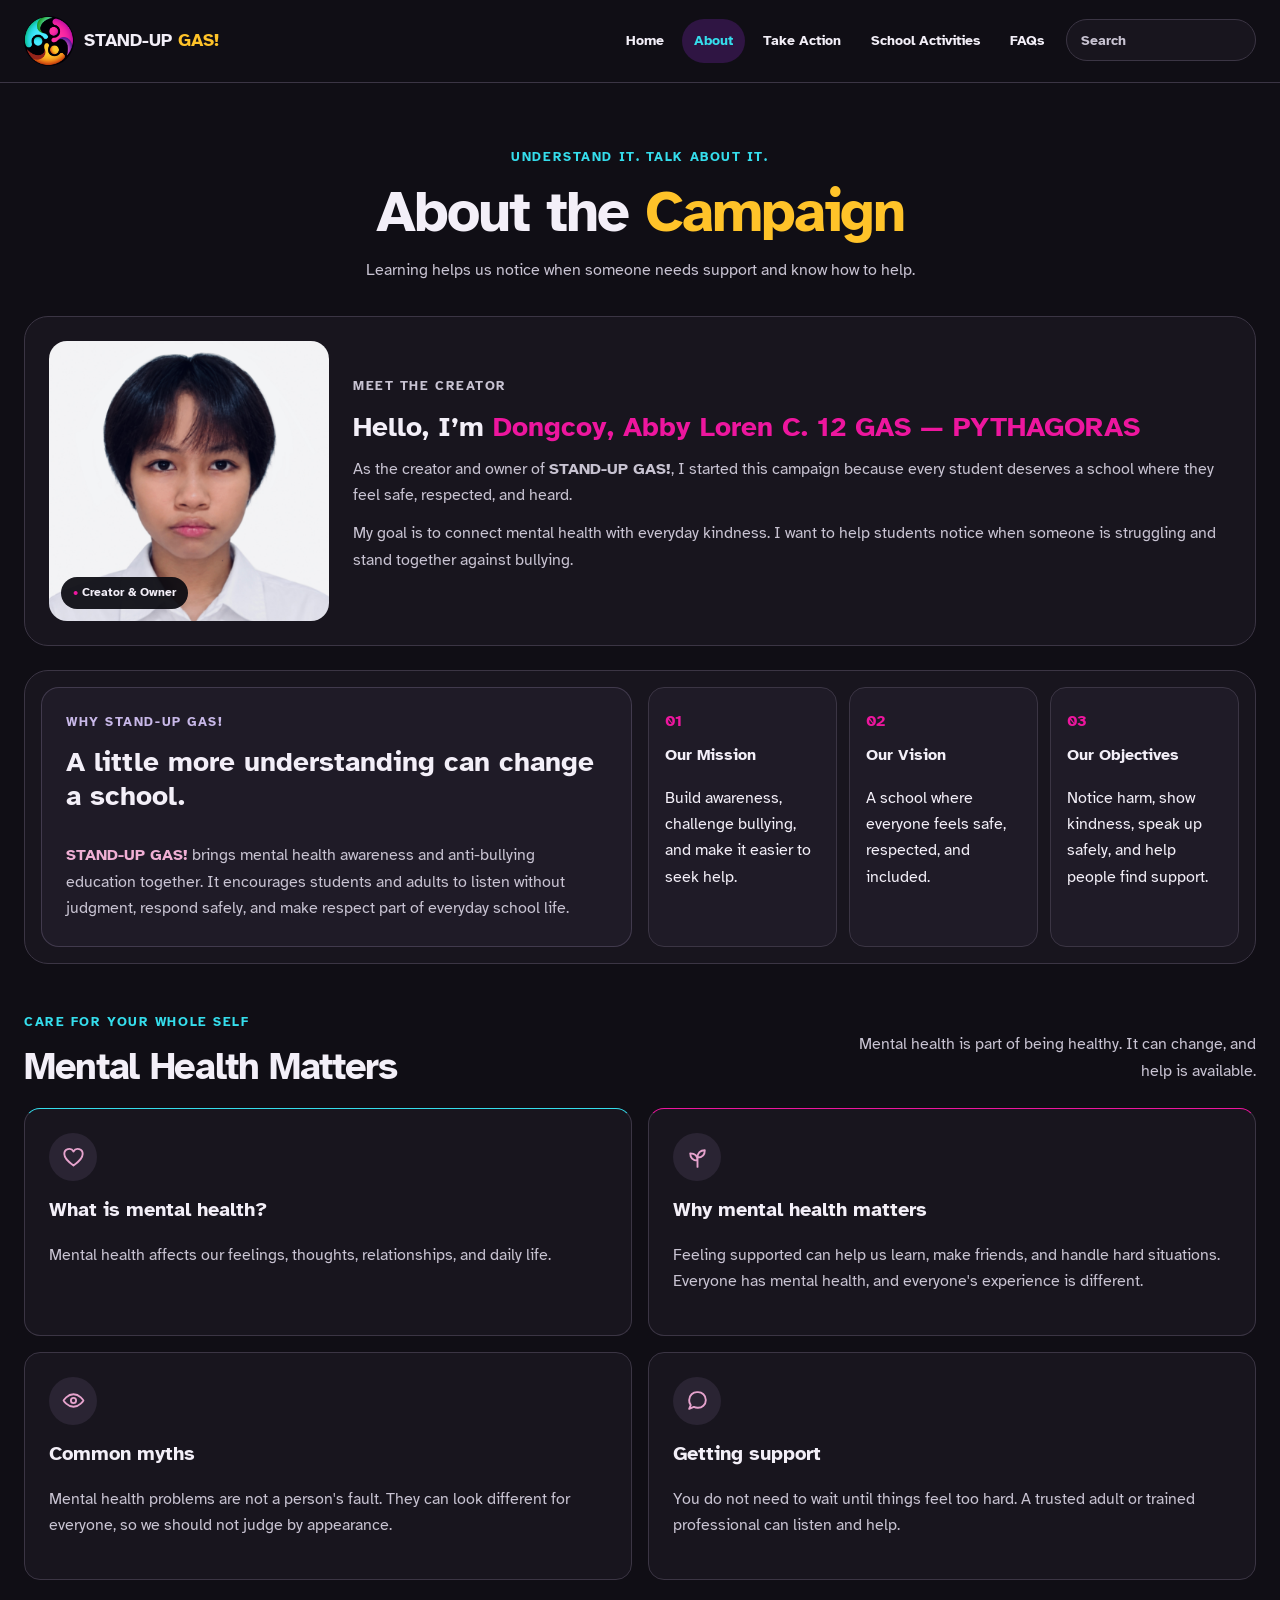
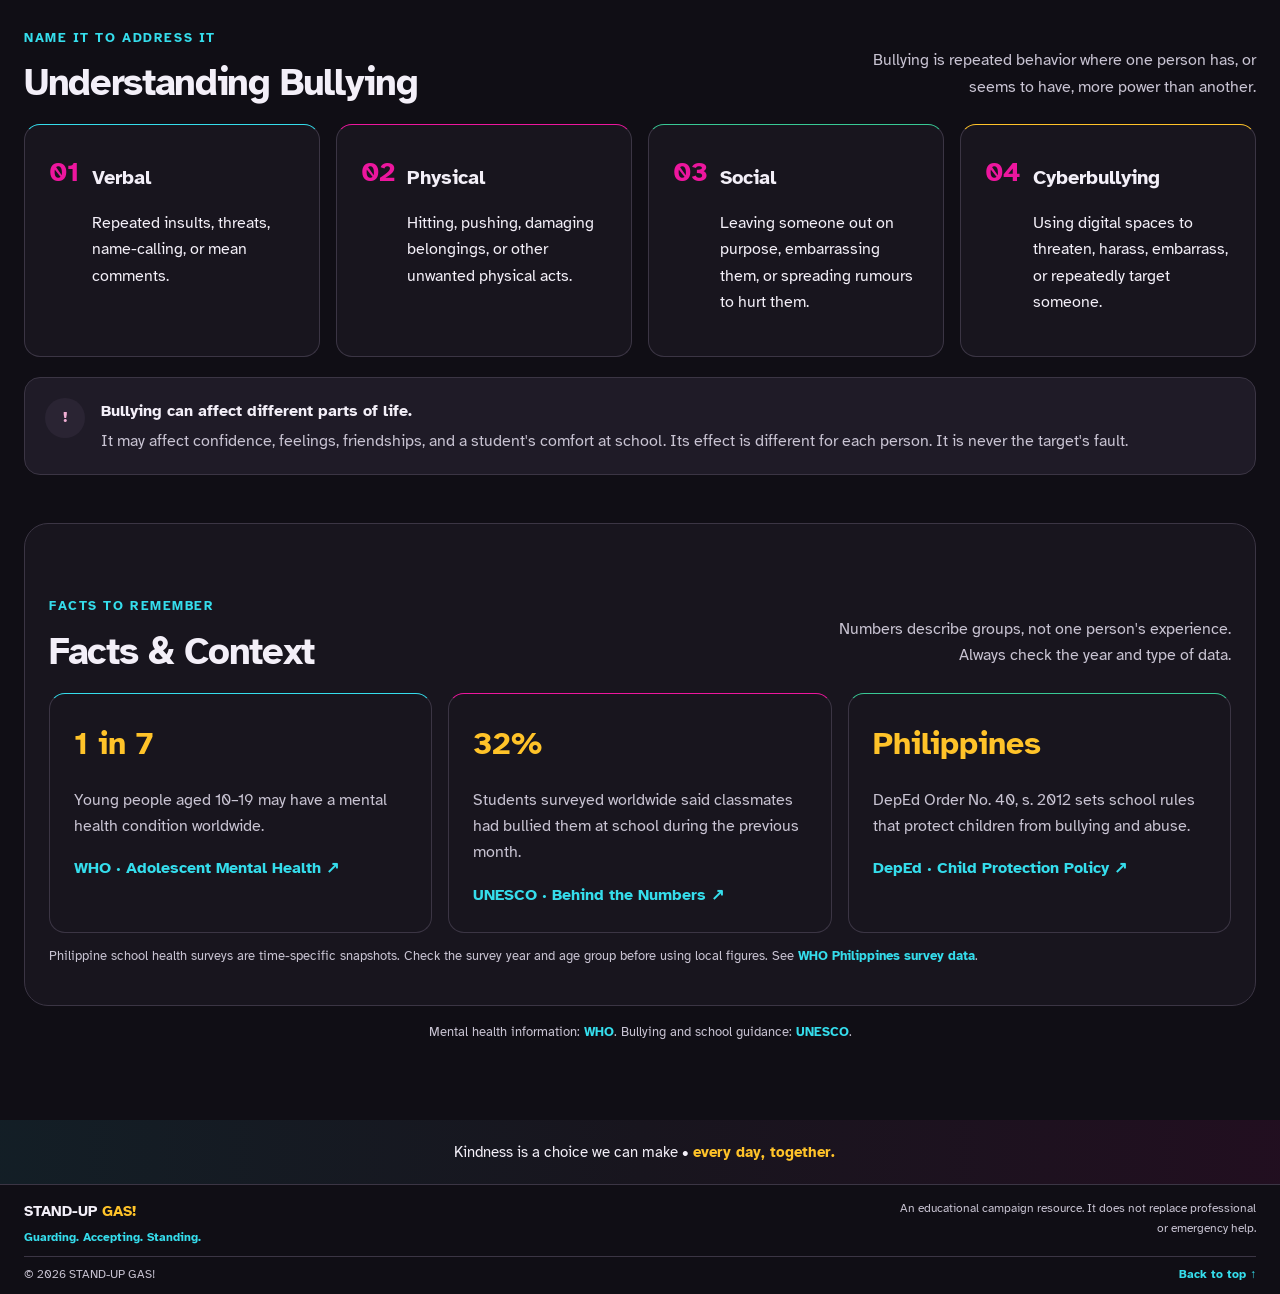
==== about.html @ 03719db1 "Add files via upload" ====
<!doctype html>
<html lang="en">
  <head>
    <meta charset="UTF-8" />
    <meta name="viewport" content="width=device-width, initial-scale=1.0" />
    <meta name="theme-color" content="#100E15" />
    <meta
      name="description"
      content="Learn about mental health, bullying, and the STAND-UP GAS! campaign for safer, more supportive schools."
    />
    <meta property="og:type" content="website" />
    <meta
      property="og:title"
      content="STAND-UP GAS! | About the Campaign"
    />
    <meta
      property="og:description"
      content="Learn how the campaign promotes mental health awareness, respect, and safer schools."
    />
    <meta property="og:image" content="./img.png" />

    <title>STAND-UP GAS! | About</title>

    <link rel="icon" type="image/png" href="./logo.png" />

    <link rel="preconnect" href="https://fonts.googleapis.com" />
    <link rel="preconnect" href="https://fonts.gstatic.com" crossorigin />

    <link
      href="https://fonts.googleapis.com/css2?family=Atkinson+Hyperlegible:wght@400;700&display=swap"
      rel="stylesheet"
    />

    <link rel="stylesheet" href="style.css" />
    <script src="script.js" defer></script>
  </head>

  <body>
<a class="skip-link" href="#main-content">Skip to content</a>

    <header class="site-header">
      <div class="container nav-wrap">
        <a class="brand" href="index.html#home">
          <img
            class="brand-logo"
            src="./logo.png"
            alt="STAND-UP GAS! logo"
            width="681"
            height="681"
            decoding="async"
          />
          <span class="brand-name">STAND-UP <span>GAS!</span></span>
        </a>

        <button
          class="menu-toggle"
          aria-expanded="false"
          aria-controls="primary-navigation"
          aria-label="Open navigation menu"
          type="button"
        >
          <span></span>
          <span></span>
          <span></span>
        </button>

        <nav
          class="primary-navigation"
          id="primary-navigation"
          aria-label="Main navigation"
        >
          <a class="nav-link" href="index.html">Home</a>
          <a class="nav-link active" href="about.html" aria-current="page">About</a>
          <a class="nav-link" href="take-action.html">Take Action</a>
          <a class="nav-link" href="school-activities.html">School Activities</a>
          <a class="nav-link" href="faq.html">FAQs</a>
          <form class="site-search" role="search">
            <label class="sr-only" for="site-search-input">Search this website</label>
            <input
              id="site-search-input"
              name="search"
              type="search"
              placeholder="Search"
              autocomplete="off"
              aria-controls="search-results"
              aria-expanded="false"
            />
            <div
              class="search-results"
              id="search-results"
              role="listbox"
              hidden
            ></div>
          </form>
        </nav>
      </div>
    </header>
    <main id="main-content">
<section class="section section-anchor" id="about">
        <div class="container">
          <div class="section-heading">
            <p class="eyebrow">Understand it. Talk about it.</p>
            <h2>About the <span>Campaign</span></h2>
            <p>
              Learning helps us notice when someone needs support and know how
              to help.
            </p>
          </div>

          <div class="creator-panel">
            <div class="creator-art">
              <img
                src="photo.jpg"
                alt="Dongcoy, Abby Loren C. 12 GAS — PYTHAGORAS, creator and owner of STAND-UP GAS!"
                class="creator-photo"
                loading="lazy"
                decoding="async"
              />
              <div class="creator-tag">
                <span aria-hidden="true">•</span> Creator &amp; Owner
              </div>
            </div>

            <div class="creator-copy">
              <p class="card-kicker">Meet the Creator</p>
              <h3>
                Hello, I’m
                <span>Dongcoy, Abby Loren C. 12 GAS — PYTHAGORAS</span>
              </h3>
              <p>
                As the creator and owner of <strong>STAND-UP GAS!</strong>, I
                started this campaign because every student deserves a school
                where they feel safe, respected, and heard.
              </p>
              <p>
                My goal is to connect mental health with everyday kindness. I
                want to help students notice when someone is struggling and
                stand together against bullying.
              </p>
            </div>
          </div>

          <div class="campaign-panel">
            <div class="campaign-copy">
              <p class="card-kicker">Why STAND-UP GAS!</p>
              <h3>A little more understanding can change a school.</h3>

              <p>
                <strong>STAND-UP GAS!</strong> brings mental health awareness and anti-bullying
                education together. It encourages students and adults to listen
                without judgment, respond safely, and make respect part of
                everyday school life.
              </p>
            </div>

            <div class="campaign-pillars">
              <div>
                <span>01</span>
                <strong>Our Mission</strong>
                <p>
                  Build awareness, challenge bullying, and make it easier to
                  seek help.
                </p>
              </div>

              <div>
                <span>02</span>
                <strong>Our Vision</strong>
                <p>
                  A school where everyone feels safe, respected, and included.
                </p>
              </div>

              <div>
                <span>03</span>
                <strong>Our Objectives</strong>
                <p>
                  Notice harm, show kindness, speak up safely, and help people
                  find support.
                </p>
              </div>
            </div>
          </div>

          <div class="subsection-heading">
            <div>
              <p class="eyebrow">Care for your whole self</p>
              <h3>Mental Health Matters</h3>
            </div>
            <p>
              Mental health is part of being healthy. It can change, and help is
              available.
            </p>
          </div>

          <div class="info-grid">
            <article class="info-card">
              <span class="card-icon" aria-hidden="true">
                <svg viewBox="0 0 24 24" fill="none">
                  <path
                    d="M20.8 8.7c0 5-8.8 11-8.8 11s-8.8-6-8.8-11A4.7 4.7 0 0 1 12 6.2a4.7 4.7 0 0 1 8.8 2.5Z"
                  />
                </svg>
              </span>
              <h4>What is mental health?</h4>
              <p>
                Mental health affects our feelings, thoughts, relationships, and
                daily life.
              </p>
            </article>

            <article class="info-card">
              <span class="card-icon" aria-hidden="true">
                <svg viewBox="0 0 24 24" fill="none">
                  <path
                    d="M12 21v-9m0 3c-4.5 0-7-2.7-7-7 4.5 0 7 2.5 7 7Zm0-3c0-4.5 2.7-7 7-7 0 4.5-2.5 7-7 7Z"
                  />
                </svg>
              </span>
              <h4>Why mental health matters</h4>
              <p>
                Feeling supported can help us learn, make friends, and handle
                hard situations. Everyone has mental health, and everyone's
                experience is different.
              </p>
            </article>

            <article class="info-card">
              <span class="card-icon" aria-hidden="true">
                <svg viewBox="0 0 24 24" fill="none">
                  <path
                    d="M2.5 12s3.5-6 9.5-6 9.5 6 9.5 6-3.5 6-9.5 6-9.5-6-9.5-6Z"
                  />
                  <circle cx="12" cy="12" r="2.5" />
                </svg>
              </span>
              <h4>Common myths</h4>
              <p>
                Mental health problems are not a person's fault. They can look
                different for everyone, so we should not judge by appearance.
              </p>
            </article>

            <article class="info-card">
              <span class="card-icon" aria-hidden="true">
                <svg viewBox="0 0 24 24" fill="none">
                  <path
                    d="M20 11.5a7.5 7.5 0 0 1-8 7.5 8.6 8.6 0 0 1-3.5-.8L4 20l1.5-3.5A7.4 7.4 0 0 1 4 11.5 7.5 7.5 0 0 1 12 4a7.5 7.5 0 0 1 8 7.5Z"
                  />
                </svg>
              </span>
              <h4>Getting support</h4>
              <p>
                You do not need to wait until things feel too hard. A trusted
                adult or trained professional can listen and help.
              </p>
            </article>
          </div>

          <div class="subsection-heading">
            <div>
              <p class="eyebrow">Name it to address it</p>
              <h3>Understanding Bullying</h3>
            </div>
            <p>
              Bullying is repeated behavior where one person has, or seems to
              have, more power than another.
            </p>
          </div>

          <div class="bullying-grid">
            <article class="bullying-card">
              <span class="bully-number">01</span>
              <div>
                <h4>Verbal</h4>
                <p>
                  Repeated insults, threats, name-calling, or mean comments.
                </p>
              </div>
            </article>

            <article class="bullying-card">
              <span class="bully-number">02</span>
              <div>
                <h4>Physical</h4>
                <p>
                  Hitting, pushing, damaging belongings, or other unwanted
                  physical acts.
                </p>
              </div>
            </article>

            <article class="bullying-card">
              <span class="bully-number">03</span>
              <div>
                <h4>Social</h4>
                <p>
                  Leaving someone out on purpose, embarrassing them, or
                  spreading rumours to hurt them.
                </p>
              </div>
            </article>

            <article class="bullying-card">
              <span class="bully-number">04</span>
              <div>
                <h4>Cyberbullying</h4>
                <p>
                  Using digital spaces to threaten, harass, embarrass, or
                  repeatedly target someone.
                </p>
              </div>
            </article>
          </div>

          <div class="impact-note">
            <span class="impact-icon">!</span>
            <div>
              <h4>Bullying can affect different parts of life.</h4>
              <p>
                It may affect confidence, feelings, friendships, and a student's
                comfort at school. Its effect is different for each person. It
                is never the target's fault.
              </p>
            </div>
          </div>

          <div class="facts-panel">
            <div class="facts-heading">
              <div>
                <p class="eyebrow">Facts to remember</p>
                <h3>Facts &amp; Context</h3>
              </div>
              <p>
                Numbers describe groups, not one person's experience. Always
                check the year and type of data.
              </p>
            </div>

            <div class="fact-grid">
              <article class="fact-card">
                <span class="fact-value">1 in 7</span>
                <p>
                  Young people aged 10–19 may have a mental health condition
                  worldwide.
                </p>
                <a
                  href="https://www.who.int/news-room/fact-sheets/detail/adolescent-mental-health"
                  target="_blank"
                  rel="noopener noreferrer"
                  >WHO · Adolescent Mental Health ↗</a
                >
              </article>

              <article class="fact-card">
                <span class="fact-value">32%</span>
                <p>
                  Students surveyed worldwide said classmates had bullied
                  them at school during the previous month.
                </p>
                <a
                  href="https://www.unesco.org/en/articles/behind-numbers-ending-school-violence-and-bullying"
                  target="_blank"
                  rel="noopener noreferrer"
                  >UNESCO · Behind the Numbers ↗</a
                >
              </article>

              <article class="fact-card">
                <span class="fact-label">Philippines</span>
                <p>
                  DepEd Order No. 40, s. 2012 sets school rules that protect
                  children from bullying and abuse.
                </p>
                <a
                  href="https://www.deped.gov.ph/2012/05/14/do-40-s-2012-deped-child-protection-policy/"
                  target="_blank"
                  rel="noopener noreferrer"
                  >DepEd · Child Protection Policy ↗</a
                >
              </article>
            </div>

            <p class="facts-footnote">
              Philippine school health surveys are time-specific snapshots.
              Check the survey year and age group before using local figures.
              See
              <a
                href="https://www.who.int/teams/noncommunicable-diseases/surveillance/data/philippines"
                target="_blank"
                rel="noopener noreferrer"
                >WHO Philippines survey data</a
              >.
            </p>
          </div>

          <p class="source-note">
            Mental health information:
            <a
              href="https://www.who.int/health-topics/mental-health"
              target="_blank"
              rel="noopener noreferrer"
              >WHO</a
            >. Bullying and school guidance:
            <a
              href="https://www.unesco.org/en/health-education/safe-learning-environments"
              target="_blank"
              rel="noopener noreferrer"
              >UNESCO</a
            >.
          </p>
        </div>
      </section>
<section class="closing-banner">
        <div class="container closing-inner">
          <span class="closing-star" aria-hidden="true"></span>
          <p>
            Kindness is a choice we can make •
            <strong>every day, together.</strong>
          </p>
        </div>
      </section>
    </main>
<footer class="site-footer">
      <div class="container footer-inner">
        <div class="footer-brand-block">
          <a class="footer-brand" href="index.html#home">STAND-UP&nbsp;<span>GAS!</span></a>
          <p class="footer-tagline">Guarding. Accepting. Standing.</p>
        </div>

        <p class="footer-small">
          An educational campaign resource. It does not replace professional or
          emergency help.
        </p>

        <div class="footer-bottom">
          <span class="copyright">© <span id="year"></span> STAND-UP GAS!</span>
          <a class="footer-back-top" href="index.html#home"
            >Back to top <span aria-hidden="true">↑</span></a
          >
        </div>
      </div>
    </footer>
  </body>
</html>
---- style.css ----
* {
  box-sizing: border-box;
}

:root {
  --dark: #100e15;
  --text: #f3eff8;
  --muted: #c8c3d2;
  --card: #1f1b27;
  --card-dark: #18151e;
  --line: #3b3544;
  --blue: #35ddec;
  --pink: #ed169e;
  --yellow: #ffc329;
  --green: #38c995;
  --orange: #ff9f1c;
  --purple: #7022a5;
}

html {
  scroll-behavior: smooth;
  scroll-padding-top: 90px;
}

body {
  display: flex;
  min-height: 100vh;
  flex-direction: column;
  margin: 0;
  background: var(--dark);
  color: var(--text);
  font-family: "Atkinson Hyperlegible", Arial, sans-serif;
  line-height: 1.65;
}

main {
  flex: 1;
}

body.menu-open {
  overflow: hidden;
}

img {
  max-width: 100%;
  display: block;
}

a {
  color: inherit;
}

a,
button {
  transition: 0.2s ease;
}

:focus-visible {
  outline: 3px solid var(--blue);
  outline-offset: 4px;
}

.container {
  width: min(1360px, calc(100% - 48px));
  margin: 0 auto;
}

.skip-link {
  position: fixed;
  left: 16px;
  top: -60px;
  z-index: 100;
  padding: 10px 14px;
  background: var(--card);
  border-radius: 6px;
}

.skip-link:focus {
  top: 16px;
}

.site-header {
  position: sticky;
  top: 0;
  z-index: 50;
  background: var(--dark);
  border-bottom: 1px solid var(--line);
}

.nav-wrap {
  min-height: 82px;
  display: flex;
  align-items: center;
  gap: 28px;
}

.brand,
.footer-brand {
  display: flex;
  align-items: center;
  font-family: "Atkinson Hyperlegible", Arial, sans-serif;
  font-weight: 800;
  text-decoration: none;
}

.brand-logo {
  width: 50px;
  height: 50px;
  margin-right: 10px;
  border-radius: 50%;
  object-fit: contain;
}

.brand-name {
  font-size: 18px;
  white-space: nowrap;
}

.brand-name span,
.footer-brand span,
.section-heading h2 span,
.support-intro h3 span {
  color: var(--yellow);
}

.primary-navigation {
  margin-left: auto;
  display: flex;
  gap: 6px;
}

.nav-link {
  padding: 10px 12px;
  border-radius: 999px;
  font-size: 14px;
  font-weight: 700;
  text-decoration: none;
}

.nav-link:hover,
.nav-link.active {
  background: rgba(112, 34, 165, 0.32);
  color: var(--blue);
}

.sr-only {
  position: absolute;
  width: 1px;
  height: 1px;
  padding: 0;
  margin: -1px;
  overflow: hidden;
  clip: rect(0, 0, 0, 0);
  white-space: nowrap;
  border: 0;
}

.site-search {
  position: relative;
  width: 190px;
  margin-left: 4px;
}

.site-search input {
  width: 100%;
  height: 42px;
  padding: 9px 38px 9px 14px;
  border: 1px solid var(--line);
  border-radius: 999px;
  background: var(--card-dark);
  color: var(--text);
  font: 700 14px "Atkinson Hyperlegible", Arial, sans-serif;
  outline: none;
}

.site-search input::placeholder {
  color: var(--muted);
}

.site-search input:focus {
  border-color: var(--blue);
  box-shadow: 0 0 0 3px rgba(53, 221, 236, 0.16);
}

.search-results {
  position: absolute;
  top: 50px;
  right: 0;
  width: 290px;
  overflow: hidden;
  border: 1px solid var(--line);
  border-radius: 14px;
  background: var(--card-dark);
  box-shadow: 0 18px 40px rgba(0, 0, 0, 0.38);
}

.search-result {
  width: 100%;
  display: block;
  padding: 11px 14px;
  border: 0;
  border-bottom: 1px solid var(--line);
  background: transparent;
  color: var(--text);
  font: 700 14px "Atkinson Hyperlegible", Arial, sans-serif;
  text-align: left;
  cursor: pointer;
}

.search-result:last-child {
  border-bottom: 0;
}

.search-result:hover,
.search-result.active {
  background: rgba(112, 34, 165, 0.32);
  color: var(--blue);
}

.search-empty {
  margin: 0;
  padding: 12px 14px;
  color: var(--muted);
  font-size: 14px;
}

.search-web {
  color: var(--blue);
  text-decoration: none;
}

.menu-toggle {
  display: none;
  width: 44px;
  height: 44px;
  margin-left: auto;
  padding: 10px;
  border: 1px solid var(--line);
  border-radius: 50%;
  background: var(--card);
}

.menu-toggle span {
  display: block;
  height: 2px;
  margin: 5px 0;
  background: white;
}

.hero {
  min-height: 580px;
  overflow: hidden;
  background: #14111a;
}

.hero-grid {
  min-height: 500px;
  display: grid;
  grid-template-columns: repeat(2, minmax(0, 1fr));
  align-items: center;
  gap: 32px;
  padding: 40px 0 24px;
}

.eyebrow,
.card-kicker {
  margin: 0 0 12px;
  color: var(--blue);
  font-size: 13px;
  font-weight: 800;
  letter-spacing: 0.12em;
  text-transform: uppercase;
}

.hero h1 {
  max-width: 650px;
  margin: 0;
  font-family: "Atkinson Hyperlegible", Arial, sans-serif;
  font-size: clamp(46px, 5vw, 68px);
  line-height: 1.15;
  letter-spacing: -0.035em;
}

.hero h1 span {
  color: var(--pink);
}

.hero-intro {
  max-width: 620px;
  margin: 18px 0 22px;
  color: var(--text);
  font-size: 17px;
}

.hero-actions {
  display: flex;
  flex-wrap: wrap;
  gap: 12px;
}

.button {
  min-height: 48px;
  display: inline-flex;
  align-items: center;
  justify-content: center;
  padding: 10px 20px;
  border: 2px solid transparent;
  border-radius: 999px;
  font-weight: 800;
  text-decoration: none;
}

.button-primary {
  border-color: var(--blue);
  background: var(--blue);
  color: var(--dark);
}

.button-primary:hover {
  border-color: #7cebf3;
  background: #7cebf3;
}

.button-outline {
  border-color: var(--pink);
  color: var(--dark);
  background: var(--pink);
}

.button-outline:hover {
  border-color: #f44eb6;
  background: #f44eb6;
}

.button-support {
  border-color: var(--yellow);
  color: var(--dark);
  background: var(--yellow);
}

.button-support:hover {
  border-color: #ffda69;
  background: #ffda69;
  color: var(--dark);
}

.hero-note {
  margin: 22px 0 0;
  color: var(--muted);
  font-size: 14px;
}

.hero-art {
  position: relative;
  width: min(100%, 470px);
  height: 430px;
  justify-self: center;
  overflow: hidden;
  border-radius: 24px;
  background: var(--card);
  box-shadow: 0 24px 60px rgba(0, 0, 0, 0.32);
}

.hero-art img {
  width: 100%;
  height: 100%;
  object-fit: cover;
  object-position: 50% 45%;
}

.hero-art::after {
  content: "";
  position: absolute;
  inset: 0;
  background: rgba(9, 9, 16, 0.38);
  pointer-events: none;
}

.art-caption {
  position: absolute;
  left: 22px;
  bottom: 58px;
  z-index: 3;
  max-width: 270px;
  text-shadow: 0 2px 18px rgba(0, 0, 0, 0.72);
}

.art-caption span {
  display: block;
  margin-bottom: 7px;
  color: var(--blue);
  font-size: 12px;
  font-weight: 800;
  letter-spacing: 0.12em;
}

.art-caption .art-message {
  width: fit-content;
  margin: 0 0 12px;
  padding: 7px 12px;
  border-radius: 999px;
  background: rgba(9, 9, 16, 0.9);
  color: white;
  font-size: 12px;
  font-weight: 800;
  line-height: 1.2;
  letter-spacing: 0;
  text-transform: none;
}

.art-caption .art-message span {
  display: inline;
  margin: 0;
  color: var(--yellow);
  letter-spacing: 0;
}

.art-caption strong {
  display: block;
  color: white;
  font-family: "Atkinson Hyperlegible", Arial, sans-serif;
  font-size: clamp(22px, 3vw, 30px);
  line-height: 1.12;
}

.hero-bottom {
  min-height: 72px;
  display: flex;
  align-items: center;
  justify-content: center;
  gap: 18px;
  border-top: 1px solid var(--line);
  color: var(--muted);
  font-size: 11px;
  font-weight: 800;
  text-transform: uppercase;
}

.intro-strip {
  background: linear-gradient(90deg, rgba(53, 221, 236, 0.08), var(--card-dark), rgba(237, 22, 158, 0.08));
  border-top: 1px solid var(--line);
  border-bottom: 1px solid var(--line);
}

.intro-strip-inner {
  min-height: 76px;
  display: flex;
  align-items: center;
  gap: 18px;
}

.intro-strip p {
  flex: 1;
  margin: 0;
  font-weight: 700;
}

.intro-strip a {
  color: var(--yellow);
  font-weight: 800;
  text-decoration: none;
  white-space: nowrap;
}

.section {
  padding: 64px 0;
}

.section-heading {
  max-width: 720px;
  margin: 0 auto 32px;
  text-align: center;
}

.section-heading h2,
.subsection-heading h3,
.support-intro h3,
.facts-heading h3,
.contact-card h3 {
  margin: 0;
  font-family: "Atkinson Hyperlegible", Arial, sans-serif;
  line-height: 1.12;
  letter-spacing: -0.035em;
}

.section-heading h2 {
  font-size: clamp(38px, 5vw, 58px);
}

.section-heading > p:last-child {
  max-width: 620px;
  margin: 12px auto 0;
  color: var(--muted);
}

.subsection-heading,
.facts-heading {
  display: flex;
  align-items: end;
  justify-content: space-between;
  gap: 24px;
  margin: 48px 0 20px;
}

.subsection-heading h3,
.facts-heading h3 {
  font-size: clamp(28px, 3vw, 40px);
}

.subsection-heading > p,
.facts-heading > p {
  max-width: 420px;
  margin: 0 0 4px;
  color: var(--muted);
  text-align: right;
}

.creator-panel,
.campaign-panel,
.support-section {
  margin: 24px 0 16px;
  border: 1px solid var(--line);
  border-radius: 24px;
  background: var(--card-dark);
}

.creator-panel {
  display: grid;
  grid-template-columns: minmax(240px, 280px) minmax(0, 1fr);
  align-items: center;
  gap: 24px;
  padding: 24px;
}

.creator-art {
  position: relative;
  width: 100%;
  aspect-ratio: 1;
  overflow: hidden;
  border-radius: 18px;
  background: var(--card);
}

.creator-photo {
  width: 100%;
  height: 100%;
  object-fit: cover;
}

.creator-tag {
  position: absolute;
  left: 12px;
  bottom: 12px;
  padding: 6px 12px;
  border-radius: 999px;
  background: rgba(9, 9, 16, 0.92);
  font-size: 12px;
  font-weight: 800;
}

.creator-tag span {
  color: var(--pink);
}

.creator-copy h3 {
  margin: 6px 0 12px;
  font-family: "Atkinson Hyperlegible", Arial, sans-serif;
  font-size: 28px;
  line-height: 1.2;
}

.creator-copy h3 span {
  color: var(--pink);
}

.creator-copy p {
  margin: 0 0 12px;
  color: var(--muted);
}

.campaign-panel {
  display: grid;
  grid-template-columns: repeat(2, minmax(0, 1fr));
  gap: 16px;
  padding: 16px;
  background: var(--card-dark);
}

.campaign-copy {
  display: flex;
  flex-direction: column;
  justify-content: center;
  padding: 24px;
  border: 1px solid rgba(188, 170, 215, 0.22);
  border-radius: 18px;
  background: var(--card);
  color: var(--text);
}

.campaign-copy .card-kicker {
  color: #c8b8e8;
}

.campaign-copy h3 {
  margin: 0 0 14px;
  font-size: 28px;
  line-height: 1.2;
}

.campaign-copy > p:not(.card-kicker) {
  margin-bottom: 0;
  color: var(--muted);
}

.campaign-copy strong {
  color: #f0afd4;
}

.campaign-pillars span {
  color: #e6a3cd;
}

.campaign-pillars {
  display: grid;
  grid-template-columns: repeat(3, minmax(0, 1fr));
  gap: 12px;
}

.campaign-pillars > div,
.info-card,
.bullying-card,
.fact-card,
.action-card,
.faq-item,
.support-item {
  border: 1px solid var(--line);
  border-radius: 16px;
  background: var(--card-dark);
}

.campaign-pillars > div {
  padding: 20px 16px;
  background: var(--card);
}

.campaign-pillars span,
.bully-number,
.activity-number,
.support-index {
  color: var(--pink);
  font-weight: 800;
}

.action-card:nth-child(1) .action-icon,
.support-item:nth-child(1) .support-index {
  color: var(--blue);
}

.action-card:nth-child(2) .action-icon,
.support-item:nth-child(2) .support-index {
  color: var(--pink);
}

.support-item:nth-child(3) .support-index {
  color: var(--green);
}

.support-item:nth-child(4) .support-index {
  color: var(--yellow);
}

.action-card:nth-child(1) .action-icon {
  background: rgba(53, 221, 236, 0.14);
}

.action-card:nth-child(2) .action-icon {
  background: rgba(237, 22, 158, 0.14);
}

.campaign-pillars strong {
  display: block;
  margin: 8px 0;
}

.info-grid,
.bullying-grid,
.fact-grid,
.action-grid,
.activities-grid,
.support-list {
  display: grid;
  gap: 16px;
}

.info-grid,
.fact-grid,
.action-grid,
.activities-grid {
  grid-template-columns: repeat(2, minmax(0, 1fr));
}

.info-card,
.bullying-card,
.fact-card,
.action-card,
.faq-item,
.support-item {
  padding: 24px;
}

.info-card:nth-child(1),
.fact-card:nth-child(1),
.bullying-card:nth-child(1) {
  border-top-color: var(--blue);
}

.info-card:nth-child(2),
.fact-card:nth-child(2),
.bullying-card:nth-child(2) {
  border-top-color: var(--pink);
}

.fact-card:nth-child(3),
.bullying-card:nth-child(3) {
  border-top-color: var(--green);
}

.bullying-card:nth-child(4) {
  border-top-color: var(--yellow);
}

.card-icon,
.action-icon {
  width: 48px;
  height: 48px;
  display: grid;
  place-items: center;
  border-radius: 50%;
  background: #2a2433;
  color: #e6a3cd;
}

.card-icon svg,
.action-icon svg {
  width: 25px;
  stroke: currentColor;
  stroke-width: 1.8;
  stroke-linecap: round;
  stroke-linejoin: round;
}

.info-card h4,
.bullying-card h4,
.fact-card h3,
.action-card h3,
.support-item h4 {
  margin: 12px 0 8px;
  font-size: 20px;
}

.info-card p,
.fact-card p,
.support-item p {
  color: var(--muted);
}

.bullying-grid {
  grid-template-columns: repeat(4, minmax(0, 1fr));
}

.bullying-card {
  display: flex;
  gap: 12px;
}

.bully-number {
  font-size: 28px;
}

.impact-note {
  display: flex;
  gap: 16px;
  margin-top: 20px;
  padding: 20px;
  border: 1px solid var(--line);
  border-radius: 16px;
  background: var(--card);
}

.impact-icon {
  width: 40px;
  height: 40px;
  flex: 0 0 40px;
  display: grid;
  place-items: center;
  border-radius: 50%;
  background: #2a2433;
  color: #f0afd4;
  font-weight: 800;
}

.impact-note h4 {
  margin: 0 0 4px;
}

.impact-note p {
  margin: 0;
  color: var(--muted);
}

.facts-panel {
  margin-top: 48px;
  padding: 24px;
  border: 1px solid var(--line);
  border-radius: 24px;
  background: var(--card-dark);
}

.fact-grid {
  grid-template-columns: repeat(3, minmax(0, 1fr));
}

.fact-value,
.fact-label {
  display: block;
  margin-bottom: 12px;
  color: var(--yellow);
  font-family: "Atkinson Hyperlegible", Arial, sans-serif;
  font-size: 32px;
  font-weight: 800;
}

.fact-card a,
.facts-footnote a,
.source-note a,
.support-item a,
.text-link {
  color: var(--blue);
  font-weight: 800;
  text-decoration: none;
}

.facts-footnote,
.source-note {
  color: var(--muted);
  font-size: 13px;
}

.source-note {
  margin-top: 16px;
  text-align: center;
}

.action-section {
  padding: 64px 0;
  background: #14111a;
}

.action-section .section-heading {
  margin-bottom: 32px;
}

.action-card {
  min-height: 280px;
}

.action-card-heading {
  display: flex;
  align-items: center;
  gap: 14px;
}

.action-card-heading h3 {
  margin: 0;
}

.check-list {
  margin: 18px 0 0;
  padding-left: 20px;
}

.check-list li {
  margin: 7px 0;
  color: var(--muted);
}

.support-section {
  display: grid;
  grid-template-columns: minmax(260px, 0.8fr) minmax(0, 1.2fr);
  gap: 20px;
  margin: 36px 0 0;
  padding: 24px;
  border: 1px solid var(--line);
  border-radius: 24px;
  background: var(--card-dark);
}

.support-intro {
  align-self: start;
}

.support-intro h3 {
  max-width: 350px;
  font-size: 34px;
}

.support-intro p:last-child {
  color: var(--muted);
}

.support-list {
  grid-template-columns: repeat(2, minmax(0, 1fr));
}

.support-item {
  display: grid;
  grid-template-columns: 36px minmax(0, 1fr);
  align-content: start;
  gap: 10px;
  min-height: 160px;
  background: var(--card);
}

.support-index {
  padding-top: 10px;
  font-size: 14px;
}

.support-item h4 {
  margin-top: 6px;
}

.support-item p {
  margin: 0;
  line-height: 1.55;
}

.support-item a {
  display: inline-block;
  margin-top: 10px;
}

.activities-grid {
  grid-template-columns: repeat(4, minmax(0, 1fr));
}

.activities-grid .fact-card {
  min-height: 200px;
}

.activity-number {
  display: block;
  margin-bottom: 20px;
}

.contact-card {
  margin-top: 20px;
  padding: 24px;
  border-radius: 22px;
  background: var(--card);
}

.contact-card h3 {
  font-size: 34px;
}

.contact-card p:not(.eyebrow) {
  max-width: 760px;
  color: var(--muted);
}

.contact-disclaimer {
  margin: 14px 0 0;
  font-size: 12px;
}

.faq-section {
  background: #14111a;
}

.faq-section .section-heading {
  margin-bottom: 28px;
}

.faq-title {
  max-width: 720px;
  margin: 0 auto;
  line-height: 1.15;
  letter-spacing: -0.025em;
}

.faq-section .section-heading > p:last-child {
  margin-top: 10px;
  line-height: 1.55;
}

.faq-list {
  max-width: 820px;
  margin: 0 auto;
}

.faq-item {
  margin-bottom: 8px;
  padding: 0;
  overflow: hidden;
  border-radius: 12px;
}

.faq-item h3 {
  margin: 0;
}

.faq-question {
  width: 100%;
  min-height: 64px;
  display: flex;
  align-items: center;
  justify-content: space-between;
  gap: 16px;
  padding: 14px 18px;
  border: 0;
  background: transparent;
  color: var(--text);
  font:
    800 16px "Atkinson Hyperlegible",
    Arial,
    sans-serif;
  text-align: left;
  cursor: pointer;
}

.faq-question span {
  font-size: 24px;
  transition: transform 0.2s ease;
}

.faq-question[aria-expanded="true"] span {
  transform: rotate(45deg);
}

.faq-answer {
  padding: 0 18px 16px;
}

.faq-answer p {
  margin: 0;
  color: var(--muted);
}

.closing-banner {
  background: linear-gradient(90deg, rgba(53, 221, 236, 0.08), var(--card-dark), rgba(237, 22, 158, 0.08));
}

.closing-inner strong {
  color: var(--yellow);
}

.closing-inner {
  min-height: 64px;
  display: flex;
  align-items: center;
  gap: 8px;
}

.closing-inner p {
  flex: 1;
  margin: 0;
  font-size: 15px;
  text-align: center;
}

.site-footer {
  background: var(--dark);
  border-top: 1px solid var(--line);
}

.footer-inner {
  display: grid;
  grid-template-columns: 1fr 360px;
  gap: 8px 20px;
  padding: 14px 0 10px;
}

.footer-brand-block {
  display: grid;
  justify-items: start;
  gap: 4px;
}

.footer-brand {
  font-size: 15px;
}

.footer-tagline {
  margin: 0;
  color: var(--blue);
  font-size: 12px;
  font-weight: 800;
}

.footer-small {
  max-width: 360px;
  justify-self: end;
  margin: 0;
  color: var(--muted);
  text-align: right;
  font-size: 12px;
}

.footer-bottom {
  grid-column: 1 / -1;
  display: flex;
  flex-wrap: wrap;
  justify-content: space-between;
  gap: 8px 16px;
  padding-top: 8px;
  border-top: 1px solid var(--line);
}

.copyright,
.footer-back-top {
  color: var(--muted);
  font-size: 12px;
  text-decoration: none;
}

.footer-back-top {
  color: var(--blue);
  font-weight: 800;
}

@media (max-width: 900px) {
  .menu-toggle {
    display: block;
  }

  .primary-navigation {
    position: fixed;
    top: 82px;
    left: 0;
    right: 0;
    display: none;
    flex-direction: column;
    padding: 16px 20px 24px;
    background: var(--dark);
    border-bottom: 1px solid var(--line);
  }

  .primary-navigation.open {
    display: flex;
  }

  .nav-link {
    padding: 12px 16px;
  }

  .site-search {
    width: 100%;
    margin: 8px 0 0;
  }

  .search-results {
    position: static;
    width: 100%;
    margin-top: 8px;
  }

  .hero-grid,
  .campaign-panel,
  .support-section,
  .creator-panel {
    grid-template-columns: 1fr;
  }

  .hero-grid {
    text-align: center;
  }

  .hero-actions {
    justify-content: center;
  }

  .hero-art,
  .creator-art {
    max-width: 280px;
  }

  .hero-art {
    width: 300px;
    height: 300px;
  }

  .creator-art {
    margin: 0 auto;
  }

  .campaign-pillars,
  .fact-grid,
  .bullying-grid,
  .activities-grid,
  .support-list {
    grid-template-columns: repeat(2, 1fr);
  }

  .footer-inner {
    grid-template-columns: 1fr;
  }

  .footer-small {
    justify-self: start;
    text-align: left;
  }
}

@media (max-width: 640px) {
  .container {
    width: calc(100% - 28px);
  }

  .action-section {
    padding: 52px 0;
  }

  .nav-wrap {
    min-height: 72px;
  }

  .primary-navigation {
    top: 72px;
  }

  .brand-logo {
    width: 42px;
    height: 42px;
  }

  .brand-name {
    font-size: 15px;
  }

  .hero h1 {
    font-size: clamp(34px, 10.5vw, 46px);
  }

  .hero-art {
    width: 220px;
    height: 220px;
  }

  .art-caption {
    left: 14px;
    bottom: 48px;
    max-width: 190px;
  }

  .art-caption strong {
    font-size: 18px;
  }

  .art-caption span {
    font-size: 10px;
  }

  .hero-bottom {
    flex-wrap: wrap;
    padding: 18px 0;
  }

  .section {
    padding: 52px 0;
  }

  .subsection-heading,
  .facts-heading {
    display: block;
    text-align: center;
  }

  .subsection-heading > p,
  .facts-heading > p {
    margin: 12px auto 0;
    text-align: center;
  }

  .campaign-pillars,
  .info-grid,
  .bullying-grid,
  .fact-grid,
  .action-grid,
  .activities-grid,
  .support-list,
  .footer-inner {
    grid-template-columns: 1fr;
  }

  .campaign-copy,
  .facts-panel,
  .support-section,
  .contact-card {
    padding: 24px 18px;
  }

  .creator-panel {
    padding: 18px;
  }

  .faq-title {
    line-height: 1.1;
  }

  .footer-bottom {
    align-items: flex-start;
  }
}

@media (prefers-reduced-motion: reduce) {
  html {
    scroll-behavior: auto;
  }

  *,
  *::before,
  *::after {
    transition-duration: 0.01ms !important;
  }
}
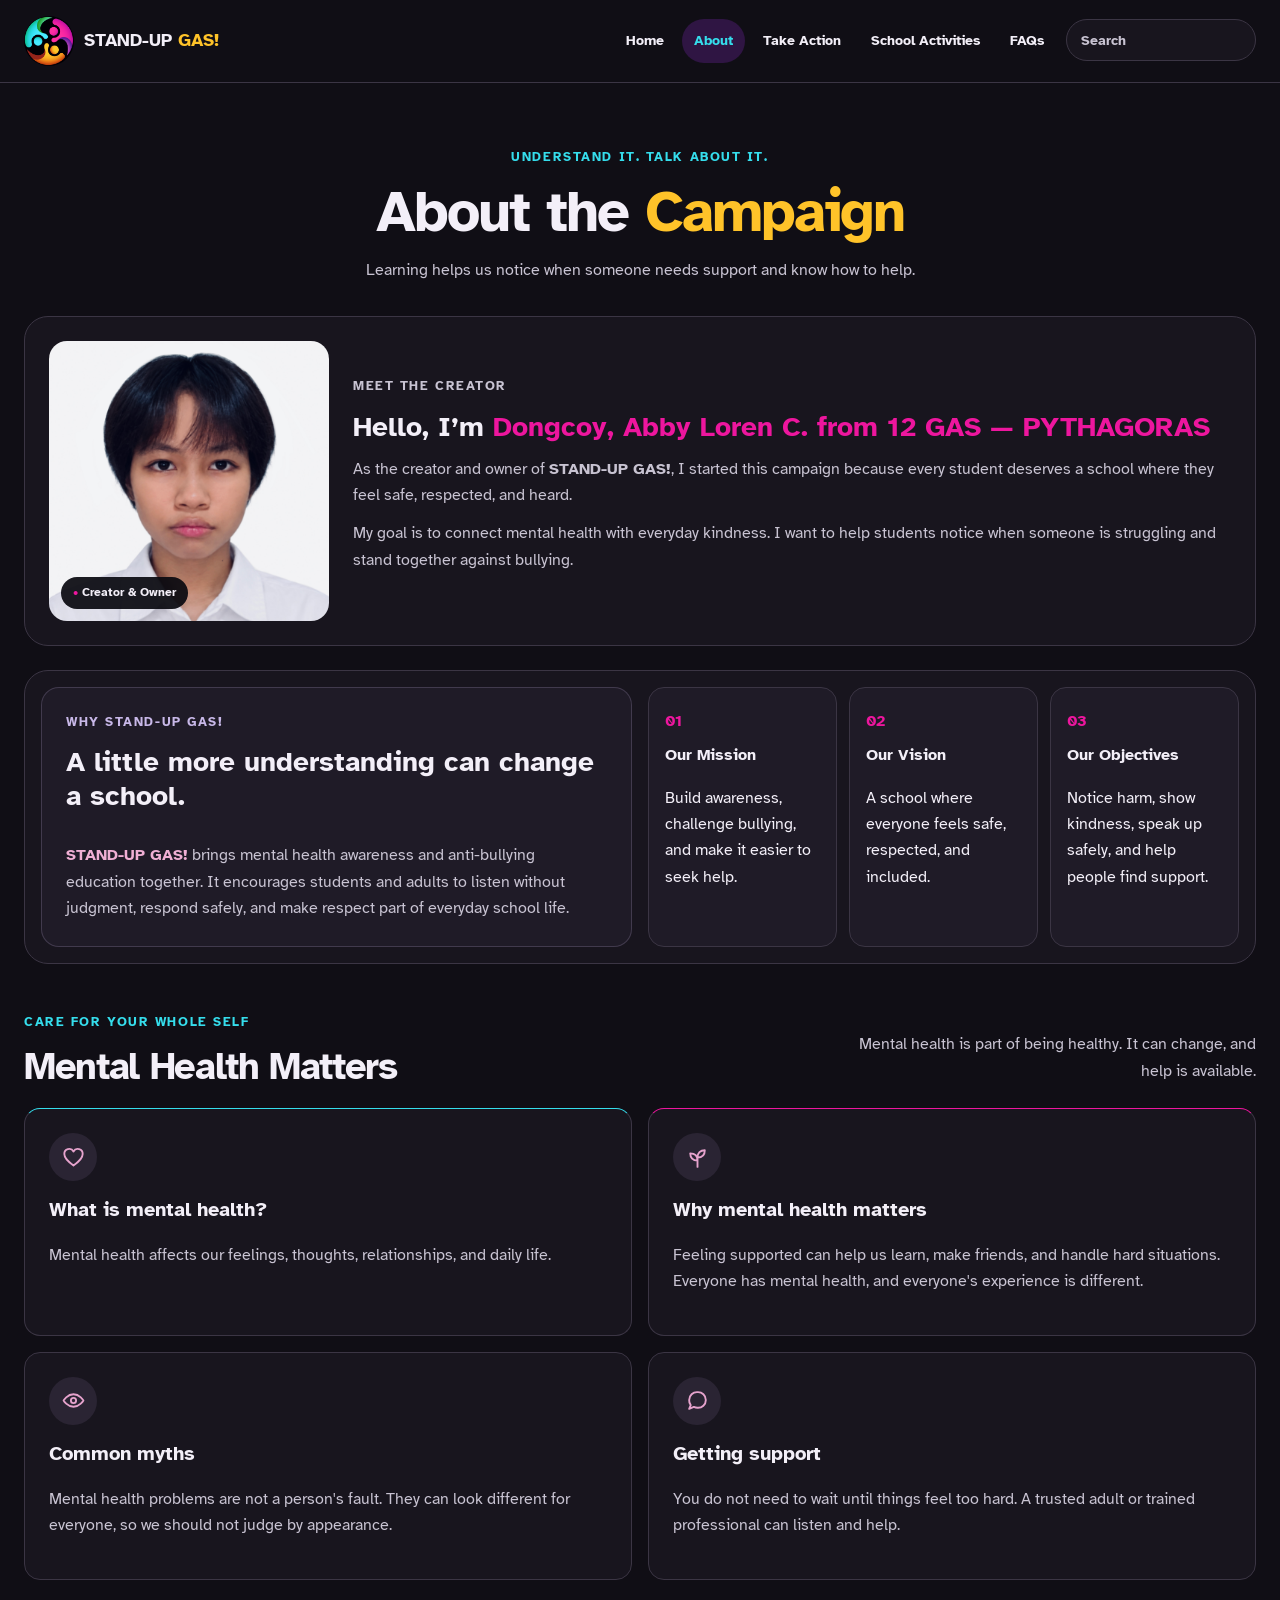
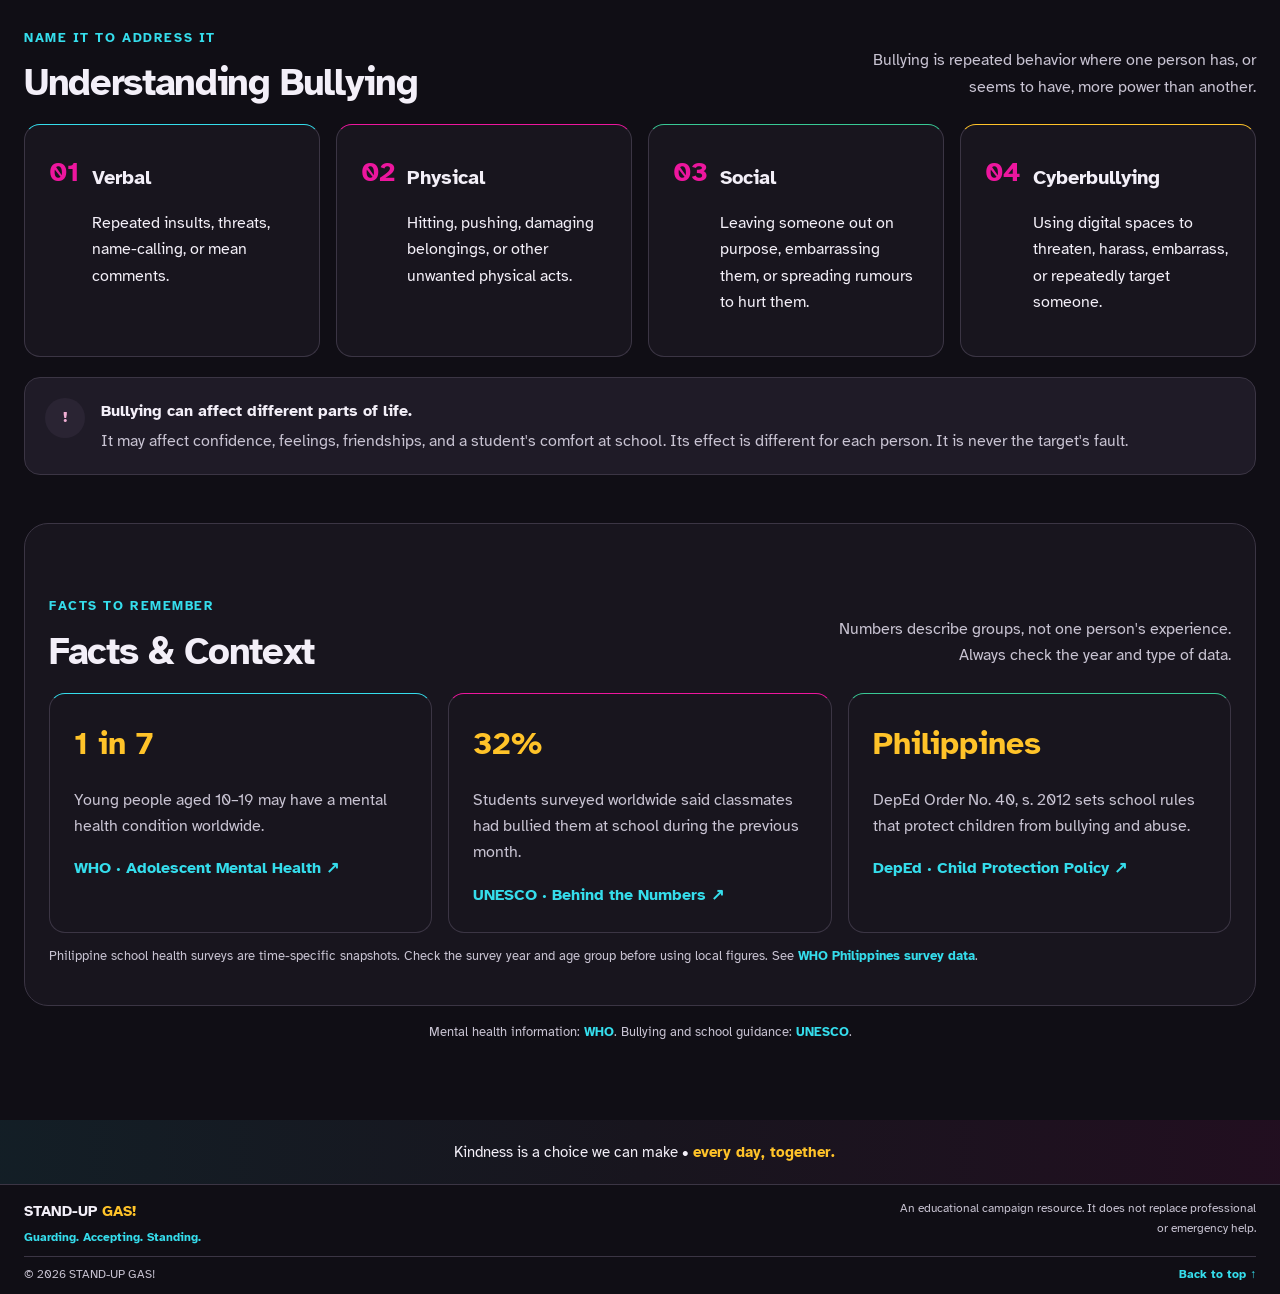
==== commit ea8cfe7b: "Update about.html" ====
--- a/about.html
+++ b/about.html
@@ -1,445 +1,445 @@
-<!doctype html>
-<html lang="en">
-  <head>
-    <meta charset="UTF-8" />
-    <meta name="viewport" content="width=device-width, initial-scale=1.0" />
-    <meta name="theme-color" content="#100E15" />
-    <meta
-      name="description"
-      content="Learn about mental health, bullying, and the STAND-UP GAS! campaign for safer, more supportive schools."
-    />
-    <meta property="og:type" content="website" />
-    <meta
-      property="og:title"
-      content="STAND-UP GAS! | About the Campaign"
-    />
-    <meta
-      property="og:description"
-      content="Learn how the campaign promotes mental health awareness, respect, and safer schools."
-    />
-    <meta property="og:image" content="./img.png" />
-
-    <title>STAND-UP GAS! | About</title>
-
-    <link rel="icon" type="image/png" href="./logo.png" />
-
-    <link rel="preconnect" href="https://fonts.googleapis.com" />
-    <link rel="preconnect" href="https://fonts.gstatic.com" crossorigin />
-
-    <link
-      href="https://fonts.googleapis.com/css2?family=Atkinson+Hyperlegible:wght@400;700&display=swap"
-      rel="stylesheet"
-    />
-
-    <link rel="stylesheet" href="style.css" />
-    <script src="script.js" defer></script>
-  </head>
-
-  <body>
-<a class="skip-link" href="#main-content">Skip to content</a>
-
-    <header class="site-header">
-      <div class="container nav-wrap">
-        <a class="brand" href="index.html#home">
-          <img
-            class="brand-logo"
-            src="./logo.png"
-            alt="STAND-UP GAS! logo"
-            width="681"
-            height="681"
-            decoding="async"
-          />
-          <span class="brand-name">STAND-UP <span>GAS!</span></span>
-        </a>
-
-        <button
-          class="menu-toggle"
-          aria-expanded="false"
-          aria-controls="primary-navigation"
-          aria-label="Open navigation menu"
-          type="button"
-        >
-          <span></span>
-          <span></span>
-          <span></span>
-        </button>
-
-        <nav
-          class="primary-navigation"
-          id="primary-navigation"
-          aria-label="Main navigation"
-        >
-          <a class="nav-link" href="index.html">Home</a>
-          <a class="nav-link active" href="about.html" aria-current="page">About</a>
-          <a class="nav-link" href="take-action.html">Take Action</a>
-          <a class="nav-link" href="school-activities.html">School Activities</a>
-          <a class="nav-link" href="faq.html">FAQs</a>
-          <form class="site-search" role="search">
-            <label class="sr-only" for="site-search-input">Search this website</label>
-            <input
-              id="site-search-input"
-              name="search"
-              type="search"
-              placeholder="Search"
-              autocomplete="off"
-              aria-controls="search-results"
-              aria-expanded="false"
-            />
-            <div
-              class="search-results"
-              id="search-results"
-              role="listbox"
-              hidden
-            ></div>
-          </form>
-        </nav>
-      </div>
+<!doctype html>
+<html lang="en">
+  <head>
+    <meta charset="UTF-8" />
+    <meta name="viewport" content="width=device-width, initial-scale=1.0" />
+    <meta name="theme-color" content="#100E15" />
+    <meta
+      name="description"
+      content="Learn about mental health, bullying, and the STAND-UP GAS! campaign for safer, more supportive schools."
+    />
+    <meta property="og:type" content="website" />
+    <meta
+      property="og:title"
+      content="STAND-UP GAS! | About the Campaign"
+    />
+    <meta
+      property="og:description"
+      content="Learn how the campaign promotes mental health awareness, respect, and safer schools."
+    />
+    <meta property="og:image" content="./img.png" />
+
+    <title>STAND-UP GAS! | About</title>
+
+    <link rel="icon" type="image/png" href="./logo.png" />
+
+    <link rel="preconnect" href="https://fonts.googleapis.com" />
+    <link rel="preconnect" href="https://fonts.gstatic.com" crossorigin />
+
+    <link
+      href="https://fonts.googleapis.com/css2?family=Atkinson+Hyperlegible:wght@400;700&display=swap"
+      rel="stylesheet"
+    />
+
+    <link rel="stylesheet" href="style.css" />
+    <script src="script.js" defer></script>
+  </head>
+
+  <body>
+<a class="skip-link" href="#main-content">Skip to content</a>
+
+    <header class="site-header">
+      <div class="container nav-wrap">
+        <a class="brand" href="index.html#home">
+          <img
+            class="brand-logo"
+            src="./logo.png"
+            alt="STAND-UP GAS! logo"
+            width="681"
+            height="681"
+            decoding="async"
+          />
+          <span class="brand-name">STAND-UP <span>GAS!</span></span>
+        </a>
+
+        <button
+          class="menu-toggle"
+          aria-expanded="false"
+          aria-controls="primary-navigation"
+          aria-label="Open navigation menu"
+          type="button"
+        >
+          <span></span>
+          <span></span>
+          <span></span>
+        </button>
+
+        <nav
+          class="primary-navigation"
+          id="primary-navigation"
+          aria-label="Main navigation"
+        >
+          <a class="nav-link" href="index.html">Home</a>
+          <a class="nav-link active" href="about.html" aria-current="page">About</a>
+          <a class="nav-link" href="take-action.html">Take Action</a>
+          <a class="nav-link" href="school-activities.html">School Activities</a>
+          <a class="nav-link" href="faq.html">FAQs</a>
+          <form class="site-search" role="search">
+            <label class="sr-only" for="site-search-input">Search this website</label>
+            <input
+              id="site-search-input"
+              name="search"
+              type="search"
+              placeholder="Search"
+              autocomplete="off"
+              aria-controls="search-results"
+              aria-expanded="false"
+            />
+            <div
+              class="search-results"
+              id="search-results"
+              role="listbox"
+              hidden
+            ></div>
+          </form>
+        </nav>
+      </div>
     </header>
     <main id="main-content">
-<section class="section section-anchor" id="about">
-        <div class="container">
-          <div class="section-heading">
-            <p class="eyebrow">Understand it. Talk about it.</p>
-            <h2>About the <span>Campaign</span></h2>
-            <p>
-              Learning helps us notice when someone needs support and know how
-              to help.
-            </p>
-          </div>
-
-          <div class="creator-panel">
-            <div class="creator-art">
-              <img
-                src="photo.jpg"
-                alt="Dongcoy, Abby Loren C. 12 GAS — PYTHAGORAS, creator and owner of STAND-UP GAS!"
-                class="creator-photo"
-                loading="lazy"
-                decoding="async"
-              />
-              <div class="creator-tag">
-                <span aria-hidden="true">•</span> Creator &amp; Owner
-              </div>
-            </div>
-
-            <div class="creator-copy">
-              <p class="card-kicker">Meet the Creator</p>
-              <h3>
-                Hello, I’m
-                <span>Dongcoy, Abby Loren C. 12 GAS — PYTHAGORAS</span>
-              </h3>
-              <p>
-                As the creator and owner of <strong>STAND-UP GAS!</strong>, I
-                started this campaign because every student deserves a school
-                where they feel safe, respected, and heard.
-              </p>
-              <p>
-                My goal is to connect mental health with everyday kindness. I
-                want to help students notice when someone is struggling and
-                stand together against bullying.
-              </p>
-            </div>
-          </div>
-
-          <div class="campaign-panel">
-            <div class="campaign-copy">
-              <p class="card-kicker">Why STAND-UP GAS!</p>
-              <h3>A little more understanding can change a school.</h3>
-
-              <p>
-                <strong>STAND-UP GAS!</strong> brings mental health awareness and anti-bullying
-                education together. It encourages students and adults to listen
-                without judgment, respond safely, and make respect part of
-                everyday school life.
-              </p>
-            </div>
-
-            <div class="campaign-pillars">
-              <div>
-                <span>01</span>
-                <strong>Our Mission</strong>
-                <p>
-                  Build awareness, challenge bullying, and make it easier to
-                  seek help.
-                </p>
-              </div>
-
-              <div>
-                <span>02</span>
-                <strong>Our Vision</strong>
-                <p>
-                  A school where everyone feels safe, respected, and included.
-                </p>
-              </div>
-
-              <div>
-                <span>03</span>
-                <strong>Our Objectives</strong>
-                <p>
-                  Notice harm, show kindness, speak up safely, and help people
-                  find support.
-                </p>
-              </div>
-            </div>
-          </div>
-
-          <div class="subsection-heading">
-            <div>
-              <p class="eyebrow">Care for your whole self</p>
-              <h3>Mental Health Matters</h3>
-            </div>
-            <p>
-              Mental health is part of being healthy. It can change, and help is
-              available.
-            </p>
-          </div>
-
-          <div class="info-grid">
-            <article class="info-card">
-              <span class="card-icon" aria-hidden="true">
-                <svg viewBox="0 0 24 24" fill="none">
-                  <path
-                    d="M20.8 8.7c0 5-8.8 11-8.8 11s-8.8-6-8.8-11A4.7 4.7 0 0 1 12 6.2a4.7 4.7 0 0 1 8.8 2.5Z"
-                  />
-                </svg>
-              </span>
-              <h4>What is mental health?</h4>
-              <p>
-                Mental health affects our feelings, thoughts, relationships, and
-                daily life.
-              </p>
-            </article>
-
-            <article class="info-card">
-              <span class="card-icon" aria-hidden="true">
-                <svg viewBox="0 0 24 24" fill="none">
-                  <path
-                    d="M12 21v-9m0 3c-4.5 0-7-2.7-7-7 4.5 0 7 2.5 7 7Zm0-3c0-4.5 2.7-7 7-7 0 4.5-2.5 7-7 7Z"
-                  />
-                </svg>
-              </span>
-              <h4>Why mental health matters</h4>
-              <p>
-                Feeling supported can help us learn, make friends, and handle
-                hard situations. Everyone has mental health, and everyone's
-                experience is different.
-              </p>
-            </article>
-
-            <article class="info-card">
-              <span class="card-icon" aria-hidden="true">
-                <svg viewBox="0 0 24 24" fill="none">
-                  <path
-                    d="M2.5 12s3.5-6 9.5-6 9.5 6 9.5 6-3.5 6-9.5 6-9.5-6-9.5-6Z"
-                  />
-                  <circle cx="12" cy="12" r="2.5" />
-                </svg>
-              </span>
-              <h4>Common myths</h4>
-              <p>
-                Mental health problems are not a person's fault. They can look
-                different for everyone, so we should not judge by appearance.
-              </p>
-            </article>
-
-            <article class="info-card">
-              <span class="card-icon" aria-hidden="true">
-                <svg viewBox="0 0 24 24" fill="none">
-                  <path
-                    d="M20 11.5a7.5 7.5 0 0 1-8 7.5 8.6 8.6 0 0 1-3.5-.8L4 20l1.5-3.5A7.4 7.4 0 0 1 4 11.5 7.5 7.5 0 0 1 12 4a7.5 7.5 0 0 1 8 7.5Z"
-                  />
-                </svg>
-              </span>
-              <h4>Getting support</h4>
-              <p>
-                You do not need to wait until things feel too hard. A trusted
-                adult or trained professional can listen and help.
-              </p>
-            </article>
-          </div>
-
-          <div class="subsection-heading">
-            <div>
-              <p class="eyebrow">Name it to address it</p>
-              <h3>Understanding Bullying</h3>
-            </div>
-            <p>
-              Bullying is repeated behavior where one person has, or seems to
-              have, more power than another.
-            </p>
-          </div>
-
-          <div class="bullying-grid">
-            <article class="bullying-card">
-              <span class="bully-number">01</span>
-              <div>
-                <h4>Verbal</h4>
-                <p>
-                  Repeated insults, threats, name-calling, or mean comments.
-                </p>
-              </div>
-            </article>
-
-            <article class="bullying-card">
-              <span class="bully-number">02</span>
-              <div>
-                <h4>Physical</h4>
-                <p>
-                  Hitting, pushing, damaging belongings, or other unwanted
-                  physical acts.
-                </p>
-              </div>
-            </article>
-
-            <article class="bullying-card">
-              <span class="bully-number">03</span>
-              <div>
-                <h4>Social</h4>
-                <p>
-                  Leaving someone out on purpose, embarrassing them, or
-                  spreading rumours to hurt them.
-                </p>
-              </div>
-            </article>
-
-            <article class="bullying-card">
-              <span class="bully-number">04</span>
-              <div>
-                <h4>Cyberbullying</h4>
-                <p>
-                  Using digital spaces to threaten, harass, embarrass, or
-                  repeatedly target someone.
-                </p>
-              </div>
-            </article>
-          </div>
-
-          <div class="impact-note">
-            <span class="impact-icon">!</span>
-            <div>
-              <h4>Bullying can affect different parts of life.</h4>
-              <p>
-                It may affect confidence, feelings, friendships, and a student's
-                comfort at school. Its effect is different for each person. It
-                is never the target's fault.
-              </p>
-            </div>
-          </div>
-
-          <div class="facts-panel">
-            <div class="facts-heading">
-              <div>
-                <p class="eyebrow">Facts to remember</p>
-                <h3>Facts &amp; Context</h3>
-              </div>
-              <p>
-                Numbers describe groups, not one person's experience. Always
-                check the year and type of data.
-              </p>
-            </div>
-
-            <div class="fact-grid">
-              <article class="fact-card">
-                <span class="fact-value">1 in 7</span>
-                <p>
-                  Young people aged 10–19 may have a mental health condition
-                  worldwide.
-                </p>
-                <a
-                  href="https://www.who.int/news-room/fact-sheets/detail/adolescent-mental-health"
-                  target="_blank"
-                  rel="noopener noreferrer"
-                  >WHO · Adolescent Mental Health ↗</a
-                >
-              </article>
-
-              <article class="fact-card">
-                <span class="fact-value">32%</span>
-                <p>
-                  Students surveyed worldwide said classmates had bullied
-                  them at school during the previous month.
-                </p>
-                <a
-                  href="https://www.unesco.org/en/articles/behind-numbers-ending-school-violence-and-bullying"
-                  target="_blank"
-                  rel="noopener noreferrer"
-                  >UNESCO · Behind the Numbers ↗</a
-                >
-              </article>
-
-              <article class="fact-card">
-                <span class="fact-label">Philippines</span>
-                <p>
-                  DepEd Order No. 40, s. 2012 sets school rules that protect
-                  children from bullying and abuse.
-                </p>
-                <a
-                  href="https://www.deped.gov.ph/2012/05/14/do-40-s-2012-deped-child-protection-policy/"
-                  target="_blank"
-                  rel="noopener noreferrer"
-                  >DepEd · Child Protection Policy ↗</a
-                >
-              </article>
-            </div>
-
-            <p class="facts-footnote">
-              Philippine school health surveys are time-specific snapshots.
-              Check the survey year and age group before using local figures.
-              See
-              <a
-                href="https://www.who.int/teams/noncommunicable-diseases/surveillance/data/philippines"
-                target="_blank"
-                rel="noopener noreferrer"
-                >WHO Philippines survey data</a
-              >.
-            </p>
-          </div>
-
-          <p class="source-note">
-            Mental health information:
-            <a
-              href="https://www.who.int/health-topics/mental-health"
-              target="_blank"
-              rel="noopener noreferrer"
-              >WHO</a
-            >. Bullying and school guidance:
-            <a
-              href="https://www.unesco.org/en/health-education/safe-learning-environments"
-              target="_blank"
-              rel="noopener noreferrer"
-              >UNESCO</a
-            >.
-          </p>
-        </div>
+<section class="section section-anchor" id="about">
+        <div class="container">
+          <div class="section-heading">
+            <p class="eyebrow">Understand it. Talk about it.</p>
+            <h2>About the <span>Campaign</span></h2>
+            <p>
+              Learning helps us notice when someone needs support and know how
+              to help.
+            </p>
+          </div>
+
+          <div class="creator-panel">
+            <div class="creator-art">
+              <img
+                src="photo.jpg"
+                alt="Dongcoy, Abby Loren C. 12 GAS — PYTHAGORAS, creator and owner of STAND-UP GAS!"
+                class="creator-photo"
+                loading="lazy"
+                decoding="async"
+              />
+              <div class="creator-tag">
+                <span aria-hidden="true">•</span> Creator &amp; Owner
+              </div>
+            </div>
+
+            <div class="creator-copy">
+              <p class="card-kicker">Meet the Creator</p>
+              <h3>
+                Hello, I’m
+                <span>Dongcoy, Abby Loren C. from 12 GAS — PYTHAGORAS</span>
+              </h3>
+              <p>
+                As the creator and owner of <strong>STAND-UP GAS!</strong>, I
+                started this campaign because every student deserves a school
+                where they feel safe, respected, and heard.
+              </p>
+              <p>
+                My goal is to connect mental health with everyday kindness. I
+                want to help students notice when someone is struggling and
+                stand together against bullying.
+              </p>
+            </div>
+          </div>
+
+          <div class="campaign-panel">
+            <div class="campaign-copy">
+              <p class="card-kicker">Why STAND-UP GAS!</p>
+              <h3>A little more understanding can change a school.</h3>
+
+              <p>
+                <strong>STAND-UP GAS!</strong> brings mental health awareness and anti-bullying
+                education together. It encourages students and adults to listen
+                without judgment, respond safely, and make respect part of
+                everyday school life.
+              </p>
+            </div>
+
+            <div class="campaign-pillars">
+              <div>
+                <span>01</span>
+                <strong>Our Mission</strong>
+                <p>
+                  Build awareness, challenge bullying, and make it easier to
+                  seek help.
+                </p>
+              </div>
+
+              <div>
+                <span>02</span>
+                <strong>Our Vision</strong>
+                <p>
+                  A school where everyone feels safe, respected, and included.
+                </p>
+              </div>
+
+              <div>
+                <span>03</span>
+                <strong>Our Objectives</strong>
+                <p>
+                  Notice harm, show kindness, speak up safely, and help people
+                  find support.
+                </p>
+              </div>
+            </div>
+          </div>
+
+          <div class="subsection-heading">
+            <div>
+              <p class="eyebrow">Care for your whole self</p>
+              <h3>Mental Health Matters</h3>
+            </div>
+            <p>
+              Mental health is part of being healthy. It can change, and help is
+              available.
+            </p>
+          </div>
+
+          <div class="info-grid">
+            <article class="info-card">
+              <span class="card-icon" aria-hidden="true">
+                <svg viewBox="0 0 24 24" fill="none">
+                  <path
+                    d="M20.8 8.7c0 5-8.8 11-8.8 11s-8.8-6-8.8-11A4.7 4.7 0 0 1 12 6.2a4.7 4.7 0 0 1 8.8 2.5Z"
+                  />
+                </svg>
+              </span>
+              <h4>What is mental health?</h4>
+              <p>
+                Mental health affects our feelings, thoughts, relationships, and
+                daily life.
+              </p>
+            </article>
+
+            <article class="info-card">
+              <span class="card-icon" aria-hidden="true">
+                <svg viewBox="0 0 24 24" fill="none">
+                  <path
+                    d="M12 21v-9m0 3c-4.5 0-7-2.7-7-7 4.5 0 7 2.5 7 7Zm0-3c0-4.5 2.7-7 7-7 0 4.5-2.5 7-7 7Z"
+                  />
+                </svg>
+              </span>
+              <h4>Why mental health matters</h4>
+              <p>
+                Feeling supported can help us learn, make friends, and handle
+                hard situations. Everyone has mental health, and everyone's
+                experience is different.
+              </p>
+            </article>
+
+            <article class="info-card">
+              <span class="card-icon" aria-hidden="true">
+                <svg viewBox="0 0 24 24" fill="none">
+                  <path
+                    d="M2.5 12s3.5-6 9.5-6 9.5 6 9.5 6-3.5 6-9.5 6-9.5-6-9.5-6Z"
+                  />
+                  <circle cx="12" cy="12" r="2.5" />
+                </svg>
+              </span>
+              <h4>Common myths</h4>
+              <p>
+                Mental health problems are not a person's fault. They can look
+                different for everyone, so we should not judge by appearance.
+              </p>
+            </article>
+
+            <article class="info-card">
+              <span class="card-icon" aria-hidden="true">
+                <svg viewBox="0 0 24 24" fill="none">
+                  <path
+                    d="M20 11.5a7.5 7.5 0 0 1-8 7.5 8.6 8.6 0 0 1-3.5-.8L4 20l1.5-3.5A7.4 7.4 0 0 1 4 11.5 7.5 7.5 0 0 1 12 4a7.5 7.5 0 0 1 8 7.5Z"
+                  />
+                </svg>
+              </span>
+              <h4>Getting support</h4>
+              <p>
+                You do not need to wait until things feel too hard. A trusted
+                adult or trained professional can listen and help.
+              </p>
+            </article>
+          </div>
+
+          <div class="subsection-heading">
+            <div>
+              <p class="eyebrow">Name it to address it</p>
+              <h3>Understanding Bullying</h3>
+            </div>
+            <p>
+              Bullying is repeated behavior where one person has, or seems to
+              have, more power than another.
+            </p>
+          </div>
+
+          <div class="bullying-grid">
+            <article class="bullying-card">
+              <span class="bully-number">01</span>
+              <div>
+                <h4>Verbal</h4>
+                <p>
+                  Repeated insults, threats, name-calling, or mean comments.
+                </p>
+              </div>
+            </article>
+
+            <article class="bullying-card">
+              <span class="bully-number">02</span>
+              <div>
+                <h4>Physical</h4>
+                <p>
+                  Hitting, pushing, damaging belongings, or other unwanted
+                  physical acts.
+                </p>
+              </div>
+            </article>
+
+            <article class="bullying-card">
+              <span class="bully-number">03</span>
+              <div>
+                <h4>Social</h4>
+                <p>
+                  Leaving someone out on purpose, embarrassing them, or
+                  spreading rumours to hurt them.
+                </p>
+              </div>
+            </article>
+
+            <article class="bullying-card">
+              <span class="bully-number">04</span>
+              <div>
+                <h4>Cyberbullying</h4>
+                <p>
+                  Using digital spaces to threaten, harass, embarrass, or
+                  repeatedly target someone.
+                </p>
+              </div>
+            </article>
+          </div>
+
+          <div class="impact-note">
+            <span class="impact-icon">!</span>
+            <div>
+              <h4>Bullying can affect different parts of life.</h4>
+              <p>
+                It may affect confidence, feelings, friendships, and a student's
+                comfort at school. Its effect is different for each person. It
+                is never the target's fault.
+              </p>
+            </div>
+          </div>
+
+          <div class="facts-panel">
+            <div class="facts-heading">
+              <div>
+                <p class="eyebrow">Facts to remember</p>
+                <h3>Facts &amp; Context</h3>
+              </div>
+              <p>
+                Numbers describe groups, not one person's experience. Always
+                check the year and type of data.
+              </p>
+            </div>
+
+            <div class="fact-grid">
+              <article class="fact-card">
+                <span class="fact-value">1 in 7</span>
+                <p>
+                  Young people aged 10–19 may have a mental health condition
+                  worldwide.
+                </p>
+                <a
+                  href="https://www.who.int/news-room/fact-sheets/detail/adolescent-mental-health"
+                  target="_blank"
+                  rel="noopener noreferrer"
+                  >WHO · Adolescent Mental Health ↗</a
+                >
+              </article>
+
+              <article class="fact-card">
+                <span class="fact-value">32%</span>
+                <p>
+                  Students surveyed worldwide said classmates had bullied
+                  them at school during the previous month.
+                </p>
+                <a
+                  href="https://www.unesco.org/en/articles/behind-numbers-ending-school-violence-and-bullying"
+                  target="_blank"
+                  rel="noopener noreferrer"
+                  >UNESCO · Behind the Numbers ↗</a
+                >
+              </article>
+
+              <article class="fact-card">
+                <span class="fact-label">Philippines</span>
+                <p>
+                  DepEd Order No. 40, s. 2012 sets school rules that protect
+                  children from bullying and abuse.
+                </p>
+                <a
+                  href="https://www.deped.gov.ph/2012/05/14/do-40-s-2012-deped-child-protection-policy/"
+                  target="_blank"
+                  rel="noopener noreferrer"
+                  >DepEd · Child Protection Policy ↗</a
+                >
+              </article>
+            </div>
+
+            <p class="facts-footnote">
+              Philippine school health surveys are time-specific snapshots.
+              Check the survey year and age group before using local figures.
+              See
+              <a
+                href="https://www.who.int/teams/noncommunicable-diseases/surveillance/data/philippines"
+                target="_blank"
+                rel="noopener noreferrer"
+                >WHO Philippines survey data</a
+              >.
+            </p>
+          </div>
+
+          <p class="source-note">
+            Mental health information:
+            <a
+              href="https://www.who.int/health-topics/mental-health"
+              target="_blank"
+              rel="noopener noreferrer"
+              >WHO</a
+            >. Bullying and school guidance:
+            <a
+              href="https://www.unesco.org/en/health-education/safe-learning-environments"
+              target="_blank"
+              rel="noopener noreferrer"
+              >UNESCO</a
+            >.
+          </p>
+        </div>
       </section>
-<section class="closing-banner">
-        <div class="container closing-inner">
-          <span class="closing-star" aria-hidden="true"></span>
-          <p>
-            Kindness is a choice we can make •
-            <strong>every day, together.</strong>
-          </p>
-        </div>
+<section class="closing-banner">
+        <div class="container closing-inner">
+          <span class="closing-star" aria-hidden="true"></span>
+          <p>
+            Kindness is a choice we can make •
+            <strong>every day, together.</strong>
+          </p>
+        </div>
       </section>
     </main>
-<footer class="site-footer">
-      <div class="container footer-inner">
-        <div class="footer-brand-block">
-          <a class="footer-brand" href="index.html#home">STAND-UP&nbsp;<span>GAS!</span></a>
-          <p class="footer-tagline">Guarding. Accepting. Standing.</p>
-        </div>
-
-        <p class="footer-small">
-          An educational campaign resource. It does not replace professional or
-          emergency help.
-        </p>
-
-        <div class="footer-bottom">
-          <span class="copyright">© <span id="year"></span> STAND-UP GAS!</span>
-          <a class="footer-back-top" href="index.html#home"
-            >Back to top <span aria-hidden="true">↑</span></a
-          >
-        </div>
-      </div>
+<footer class="site-footer">
+      <div class="container footer-inner">
+        <div class="footer-brand-block">
+          <a class="footer-brand" href="index.html#home">STAND-UP&nbsp;<span>GAS!</span></a>
+          <p class="footer-tagline">Guarding. Accepting. Standing.</p>
+        </div>
+
+        <p class="footer-small">
+          An educational campaign resource. It does not replace professional or
+          emergency help.
+        </p>
+
+        <div class="footer-bottom">
+          <span class="copyright">© <span id="year"></span> STAND-UP GAS!</span>
+          <a class="footer-back-top" href="index.html#home"
+            >Back to top <span aria-hidden="true">↑</span></a
+          >
+        </div>
+      </div>
     </footer>
   </body>
 </html>
